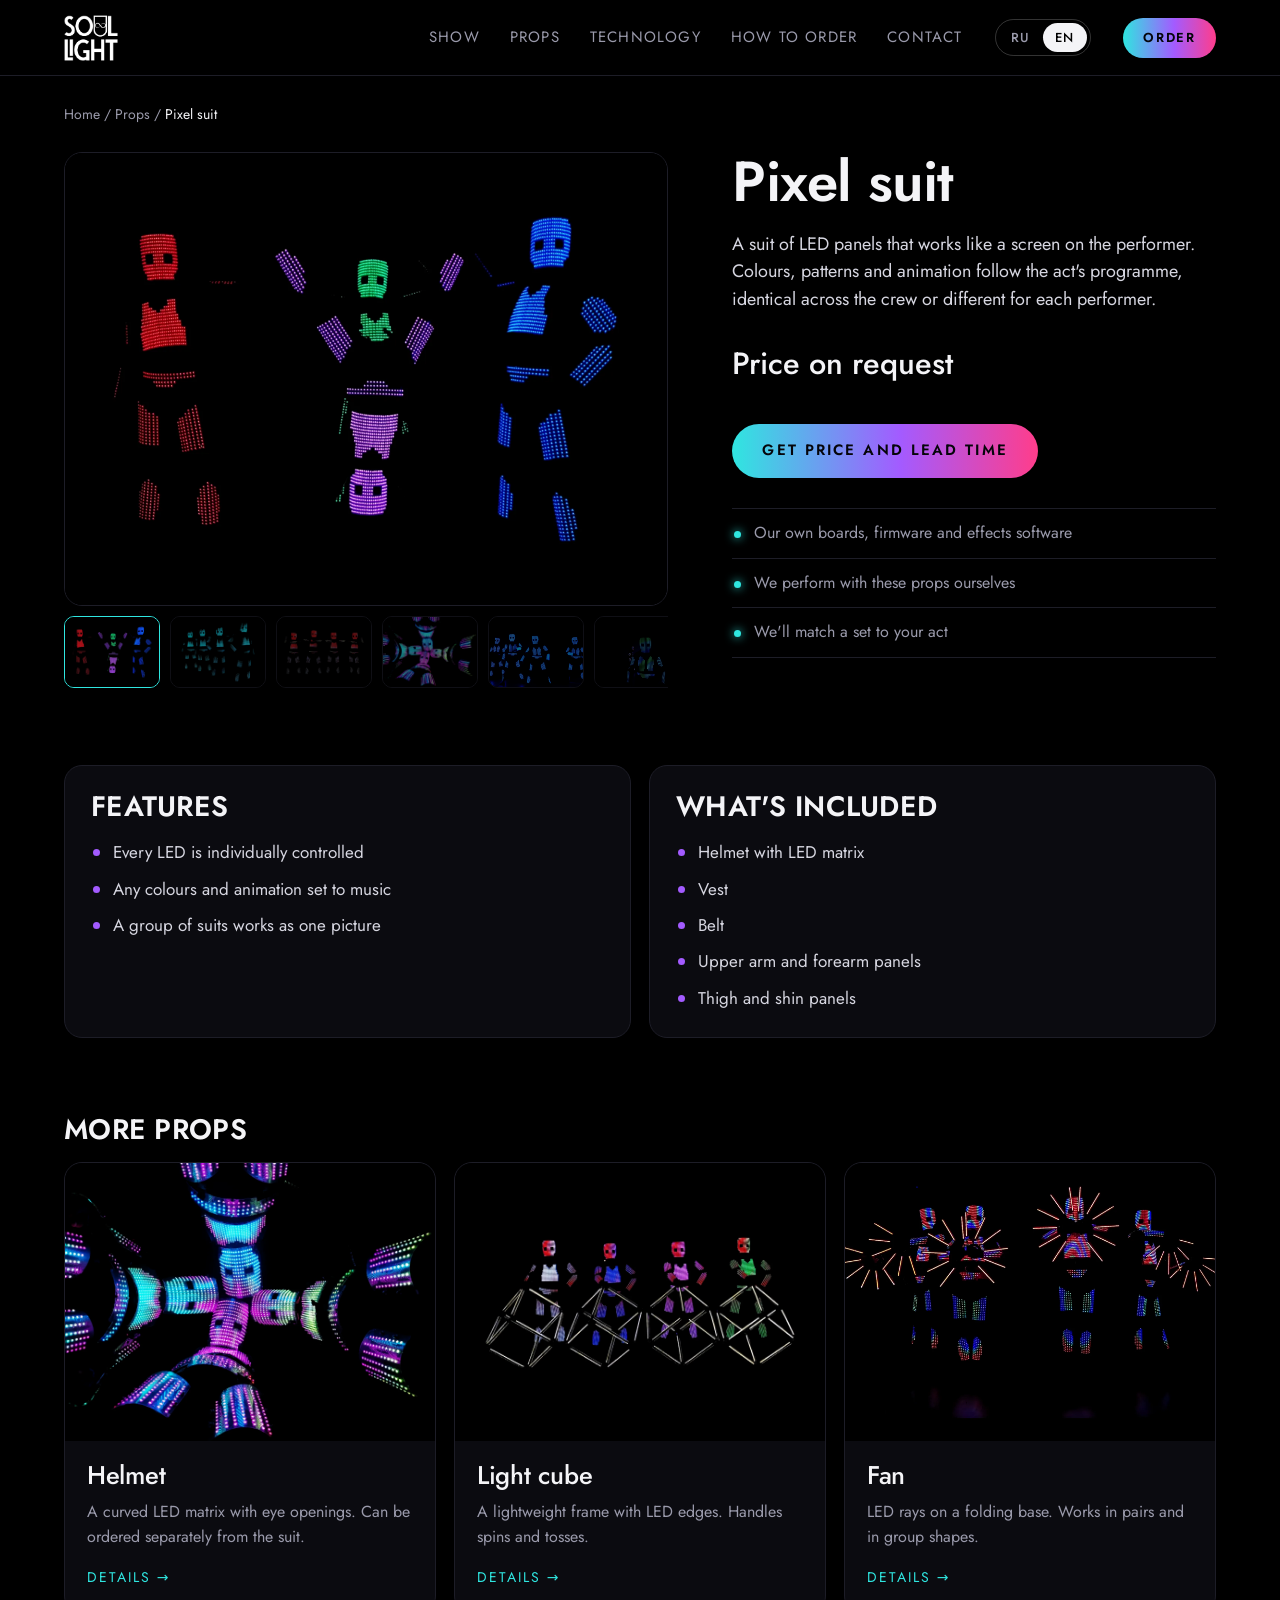
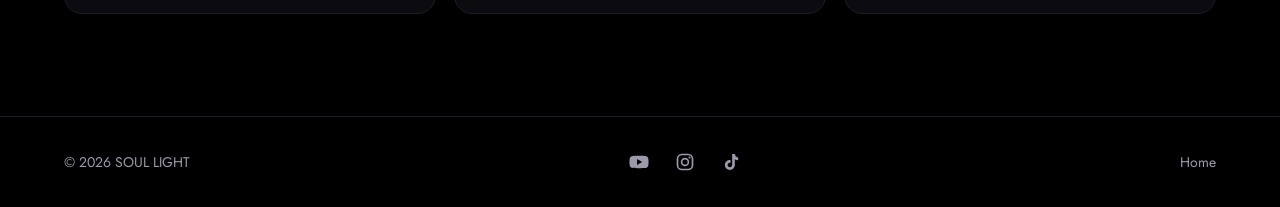
==== product.html @ 14649254 "Видео на первом экране, полный ролик шоу, клип куба и новые кадры Co-Authored-By: Claude Fable 5.2 <" ====
<!doctype html>
<html lang="ru">
<head>
<meta charset="utf-8">
<meta name="viewport" content="width=device-width, initial-scale=1">
<title>Реквизит SOUL LIGHT</title>
<meta name="theme-color" content="#000000">
<link rel="icon" href="assets/img/logo.png">
<link rel="preconnect" href="https://fonts.googleapis.com">
<link rel="preconnect" href="https://fonts.gstatic.com" crossorigin>
<link href="https://fonts.googleapis.com/css2?family=Jost:wght@300;400;500;600&display=swap" rel="stylesheet">
<link rel="stylesheet" href="assets/style.css?v=202611130111">
</head>
<body>

<header class="top solid" id="top">
  <a class="brand" href="index.html" aria-label="SOUL LIGHT"><img src="assets/img/logo.png" alt="SOUL LIGHT" width="559" height="651"></a>
  <nav class="nav" id="nav">
    <a href="index.html#show">Шоу</a>
    <a href="index.html#props">Реквизит</a>
    <a href="index.html#tech">Технологии</a>
    <a href="index.html#order">Как заказать</a>
    <a href="index.html#contact">Контакты</a>
  </nav>
  <div class="lang" role="group" aria-label="Language"><button type="button" data-lang="ru" aria-pressed="true">RU</button><button type="button" data-lang="en" aria-pressed="false">EN</button></div>
  <a class="btn btn-small" href="index.html#contact">Заказать</a>
  <button class="burger" id="burger" aria-label="Меню" aria-expanded="false"><span></span><span></span></button>
</header>

<main class="pd" id="pd">
  <nav class="crumbs"><a href="index.html">Главная</a> / <a href="index.html#props">Реквизит</a> / <span id="crumb"></span></nav>

  <div class="pd-top">
    <div class="pd-gallery">
      <div class="pd-main"><img id="pdMain" alt=""></div>
      <div class="pd-thumbs" id="pdThumbs"></div>
    </div>
    <div class="pd-info">
      <span class="badge" id="pdBadge" hidden></span>
      <h1 class="pd-title" id="pdName"></h1>
      <p class="pd-text" id="pdText"></p>
      <div class="pd-options" id="pdOptions" hidden></div>
      <p class="pd-price" id="pdPrice"></p>
      <div class="actions">
        <a class="btn" href="index.html#contact">Узнать цену и сроки</a>
      </div>
      <ul class="pd-trust">
        <li>Свои платы, прошивка и софт для эффектов</li>
        <li>Выступаем с этим реквизитом сами</li>
        <li>Подберём комплект под ваш номер</li>
      </ul>
    </div>
  </div>

  <div class="pd-blocks">
    <section class="pd-block" id="pdFeaturesBox"><h2>Особенности</h2><ul class="ticks" id="pdFeatures"></ul></section>
    <section class="pd-block" id="pdKitBox"><h2>Что входит</h2><ul class="ticks" id="pdKit"></ul></section>
    <section class="pd-block" id="pdSpecsBox" hidden><h2>Характеристики</h2><dl class="specs" id="pdSpecs"></dl></section>
  </div>

  <section class="pd-video" id="pdVideoBox" hidden>
    <h2>Видео</h2>
    <div class="video"><video id="pdClip" controls muted loop playsinline preload="metadata" hidden></video><iframe id="pdVideo" allow="autoplay; encrypted-media; fullscreen; picture-in-picture" allowfullscreen loading="lazy"></iframe></div>
  </section>

  <section class="pd-more">
    <h2>Ещё реквизит</h2>
    <div class="cards" id="pdMore"></div>
  </section>
</main>

<footer class="foot">
  <span>© <span id="year"></span> SOUL LIGHT</span>
  <div class="socials small" data-socials></div>
  <a href="index.html">На главную</a>
</footer>

<script src="assets/i18n.js?v=202611130111"></script>
<script src="assets/common.js?v=202611130111"></script>
<script src="assets/product.js?v=202611130111"></script>
</body>
</html>
---- assets/style.css ----
:root {
  --bg: #000;
  --panel: #0b0b10;
  --line: #1d1d27;
  --text: #f4f4f7;
  --mute: #9a9aab;
  --cyan: #2fe6e0;
  --violet: #a35bff;
  --pink: #ff3d8b;
  --pad: clamp(20px, 5vw, 72px);
  --font: "Jost", "Century Gothic", "Segoe UI", system-ui, sans-serif;
}

* { box-sizing: border-box; margin: 0; }
html { scroll-behavior: smooth; scroll-padding-top: 76px; }
body {
  background: var(--bg); color: var(--text);
  font: 400 18px/1.55 var(--font);
  -webkit-font-smoothing: antialiased;
}
img { display: block; max-width: 100%; height: auto; }
a { color: inherit; text-decoration: none; }
h1, h2, h3 { font-weight: 500; line-height: 1.05; letter-spacing: -0.01em; text-wrap: balance; }
h1 { font-size: clamp(44px, 8.2vw, 124px); text-transform: uppercase; letter-spacing: 0.01em; }
h2 { font-size: clamp(30px, 4.4vw, 60px); max-width: 18ch; }
h3 { font-size: clamp(22px, 2vw, 28px); }
:focus-visible { outline: 2px solid var(--cyan); outline-offset: 3px; }

.eyebrow {
  font-size: 13px; letter-spacing: 0.32em; text-transform: uppercase; color: var(--cyan);
  display: flex; align-items: center; gap: 12px; margin-bottom: 20px;
}
.eyebrow::before {
  content: ""; width: 26px; height: 6px;
  background: radial-gradient(circle, currentColor 2.2px, transparent 2.6px) 0 0 / 10px 6px repeat-x;
}

/* header */
.top {
  position: fixed; inset: 0 0 auto 0; z-index: 20; height: 76px;
  display: flex; align-items: center; gap: 32px; padding: 0 var(--pad);
  background: linear-gradient(#000c, #0000);
  transition: background .3s;
}
.top.solid { background: #000d; backdrop-filter: blur(10px); border-bottom: 1px solid var(--line); }
.brand img { height: 46px; width: auto; }
.nav { display: flex; gap: 30px; margin-left: auto; font-size: 15px; letter-spacing: 0.08em; text-transform: uppercase; }
.nav a { color: var(--mute); transition: color .2s; }
.nav a:hover { color: var(--text); }
.burger { display: none; }

.btn {
  display: inline-flex; align-items: center; justify-content: center;
  min-height: 54px; padding: 0 30px; border-radius: 999px;
  background: var(--text); color: #000;
  font: 500 15px/1 var(--font); letter-spacing: 0.14em; text-transform: uppercase;
  border: 1px solid var(--text); cursor: pointer;
  transition: box-shadow .25s, background .25s, color .25s, border-color .25s;
}
.btn:hover { box-shadow: 0 0 0 1px var(--cyan), 0 0 34px #2fe6e088; }
.btn-ghost { background: transparent; color: var(--text); border-color: #ffffff55; }
.btn-ghost:hover { border-color: var(--violet); box-shadow: 0 0 30px #a35bff66; }
.btn-small { min-height: 40px; padding: 0 20px; font-size: 13px; }
.actions { display: flex; flex-wrap: wrap; gap: 14px; margin-top: 36px; }
.actions.center { justify-content: center; }

/* hero */
.hero { position: relative; min-height: 100svh; display: flex; align-items: flex-end; padding: 120px var(--pad) clamp(56px, 9vh, 110px); overflow: hidden; }
.hero-bg, .hero-bg img { position: absolute; inset: 0; width: 100%; height: 100%; object-fit: cover; object-position: 50% 38%; }
.hero-bg img { animation: breathe 9s ease-in-out infinite alternate; }
@keyframes breathe { from { transform: scale(1); filter: brightness(.92); } to { transform: scale(1.05); filter: brightness(1.12); } }
.hero::after { content: ""; position: absolute; inset: 0; background: linear-gradient(0deg, #000 2%, #000b 30%, #0000 62%); }
.hero-text { position: relative; z-index: 2; max-width: 900px; }
.lead { margin-top: 24px; max-width: 46ch; font-size: clamp(17px, 1.5vw, 21px); color: #d6d6e0; }
/* running LED strip */
.pixels {
  position: absolute; z-index: 2; left: 0; right: 0; bottom: 0; height: 8px;
  background:
    radial-gradient(circle, #000 0 2.4px, transparent 2.8px) 0 0 / 12px 8px,
    linear-gradient(90deg, var(--cyan), var(--violet), var(--pink), var(--violet), var(--cyan)) 0 0 / 200% 100%;
  background-blend-mode: normal;
  -webkit-mask: radial-gradient(circle, #000 2.4px, transparent 2.8px) 0 0 / 12px 8px;
          mask: radial-gradient(circle, #000 2.4px, transparent 2.8px) 0 0 / 12px 8px;
  background: linear-gradient(90deg, var(--cyan), var(--violet), var(--pink), var(--violet), var(--cyan)) 0 0 / 200% 100%;
  animation: run 6s linear infinite;
}
@keyframes run { to { background-position: -200% 0; } }

/* sections */
.section { padding: clamp(72px, 11vw, 150px) var(--pad); }
.head { margin-bottom: clamp(36px, 5vw, 64px); }
.sub { margin-top: 18px; color: var(--mute); max-width: 52ch; }

.shows { display: grid; gap: clamp(28px, 4vw, 56px); }
.show { display: grid; grid-template-columns: 1.35fr 1fr; align-items: center; gap: clamp(24px, 5vw, 80px); }
.show:nth-child(even) { grid-template-columns: 1fr 1.35fr; }
.show:nth-child(even) picture { order: 2; }
.show picture { border-radius: 18px; overflow: hidden; background: #000; border: 1px solid var(--line); }
.show img { width: 100%; aspect-ratio: 16 / 10; object-fit: cover; transition: transform .8s cubic-bezier(.2,.7,.2,1); }
.show:hover img { transform: scale(1.04); }
.num { font-size: 14px; letter-spacing: 0.3em; color: var(--violet); }
.show h3 { font-size: clamp(28px, 3.2vw, 46px); margin: 12px 0 16px; }
.show p { color: var(--mute); max-width: 40ch; }

.cards { display: grid; grid-template-columns: repeat(4, 1fr); gap: 18px; }
.card { background: var(--panel); border: 1px solid var(--line); border-radius: 18px; overflow: hidden; padding-bottom: 24px; display: flex; flex-direction: column; transition: border-color .3s, transform .3s; }
.card:hover { border-color: #3a3a52; transform: translateY(-4px); }
.card img { width: 100%; aspect-ratio: 4 / 3; object-fit: cover; }
.card h3, .card p, .card .link { margin-inline: 22px; }
.card h3 { margin-top: 22px; }
.card p { margin-top: 10px; color: var(--mute); font-size: 16px; flex: 1; }
.link { margin-top: 18px; font-size: 14px; letter-spacing: 0.14em; text-transform: uppercase; color: var(--cyan); }
.link::after { content: " →"; }

.lab { display: grid; grid-template-columns: 1fr 1fr; gap: clamp(28px, 6vw, 90px); align-items: center; }
.lab-img { border-radius: 18px; overflow: hidden; }
.lab-img img { width: 100%; aspect-ratio: 1; object-fit: cover; }
.steps { list-style: none; padding: 0; margin: 34px 0 36px; }
.steps li { display: grid; grid-template-columns: 150px 1fr; gap: 18px; padding: 18px 0; border-top: 1px solid var(--line); }
.steps li:last-child { border-bottom: 1px solid var(--line); }
.steps b { font-weight: 500; }
.steps span { color: var(--mute); }

.grid { display: grid; grid-template-columns: repeat(4, 1fr); grid-auto-rows: clamp(150px, 19vw, 300px); grid-auto-flow: dense; gap: 10px; }
.g { position: relative; overflow: hidden; border-radius: 12px; background: #000; border: 1px solid var(--line); }
.g.tall { grid-row: span 2; }
.g.wide { grid-column: span 2; }
.g picture, .g img { width: 100%; height: 100%; }
.g img { object-fit: cover; transition: transform .6s, filter .6s; }
.g:hover img { transform: scale(1.06); filter: brightness(1.15); }

.contact { text-align: center; display: grid; justify-items: center; border-top: 1px solid var(--line); }
.contact h2 { max-width: 20ch; }
.contact-logo { width: 96px; margin-bottom: 34px; }

.foot { display: flex; justify-content: space-between; padding: 26px var(--pad); border-top: 1px solid var(--line); color: var(--mute); font-size: 14px; }

/* lightbox */
.lightbox { position: fixed; inset: 0; z-index: 50; background: #000e; display: grid; place-items: center; padding: 24px; }
.lightbox[hidden] { display: none; }
.lightbox img { max-width: 100%; max-height: calc(100svh - 48px); border-radius: 8px; }
.lightbox button { position: absolute; background: none; border: 0; color: #fff; font: 300 44px/1 var(--font); cursor: pointer; width: 60px; height: 60px; }
.lb-close { top: 10px; right: 10px; }
.lb-prev { left: 6px; top: 50%; translate: 0 -50%; }
.lb-next { right: 6px; top: 50%; translate: 0 -50%; }

/* reveal */
.rv { opacity: 0; transform: translateY(26px); transition: opacity .8s, transform .8s cubic-bezier(.2,.7,.2,1); }
.rv.in { opacity: 1; transform: none; }

@media (max-width: 1000px) {
  .cards { grid-template-columns: repeat(2, 1fr); }
  .lab { grid-template-columns: 1fr; }
  .lab-img img { aspect-ratio: 16 / 10; }
}
@media (max-width: 760px) {
  body { font-size: 17px; }
  .btn-small { display: none; }
  .burger { display: grid; gap: 7px; margin-left: auto; background: none; border: 0; padding: 12px 0 12px 12px; cursor: pointer; }
  .burger span { width: 28px; height: 2px; background: #fff; transition: transform .25s; }
  .burger[aria-expanded="true"] span:first-child { transform: translateY(4.5px) rotate(45deg); }
  .burger[aria-expanded="true"] span:last-child { transform: translateY(-4.5px) rotate(-45deg); }
  .nav { position: fixed; inset: 76px 0 auto 0; flex-direction: column; gap: 0; background: #000f; border-bottom: 1px solid var(--line); padding: 8px var(--pad) 20px; font-size: 18px; display: none; }
  .nav.open { display: flex; }
  .nav a { padding: 14px 0; border-bottom: 1px solid var(--line); color: var(--text); }
  .show, .show:nth-child(even) { grid-template-columns: 1fr; }
  .show:nth-child(even) picture { order: 0; }
  .grid { grid-template-columns: repeat(2, 1fr); grid-auto-rows: 44vw; }
  .steps li { grid-template-columns: 1fr; gap: 4px; }
  .actions .btn { flex: 1 1 100%; }
}
@media (max-width: 480px) {
  .cards { grid-template-columns: 1fr; }
}
@media (prefers-reduced-motion: reduce) {
  html { scroll-behavior: auto; }
  .hero-bg img, .pixels { animation: none; }
  .rv { opacity: 1; transform: none; transition: none; }
}

/* advantages strip */
.adv { display: grid; grid-template-columns: repeat(4, 1fr); border-block: 1px solid var(--line); }
.adv div { padding: 28px clamp(18px, 2.4vw, 36px) 30px; border-left: 1px solid var(--line); display: grid; gap: 6px; align-content: start; }
.adv div:first-child { border-left: 0; }
.adv b { font-weight: 500; font-size: 19px; }
.adv span { color: var(--mute); font-size: 15px; line-height: 1.45; }

a.card { color: inherit; }
.card .link { display: block; }

/* how to order */
.order { list-style: none; padding: 0; display: grid; grid-template-columns: repeat(4, 1fr); gap: 18px; counter-reset: step; }
.order li { counter-increment: step; border-top: 2px solid var(--line); padding-top: 22px; display: grid; gap: 8px; align-content: start; position: relative; }
.order li::before { content: "0" counter(step); font-size: 14px; letter-spacing: .3em; color: var(--violet); }
.order li::after { content: ""; position: absolute; top: -2px; left: 0; width: 44px; height: 2px; background: var(--cyan); }
.order b { font-weight: 500; font-size: 22px; }
.order span { color: var(--mute); font-size: 16px; }
.terms { margin-top: clamp(36px, 5vw, 64px); display: grid; grid-template-columns: repeat(3, 1fr); gap: 18px; }
.terms div { background: var(--panel); border: 1px solid var(--line); border-radius: 18px; padding: 24px; }
.terms h3 { font-size: 20px; margin-bottom: 8px; }
.terms p { color: var(--mute); font-size: 16px; }

/* product page */
.pd { padding: 104px var(--pad) clamp(60px, 8vw, 110px); }
.crumbs { font-size: 14px; color: var(--mute); margin-bottom: 26px; }
.crumbs a:hover { color: var(--text); }
.crumbs span { color: var(--text); }
.pd-top { display: grid; grid-template-columns: 1.25fr 1fr; gap: clamp(26px, 5vw, 72px); align-items: start; }
.pd-main { border-radius: 18px; overflow: hidden; border: 1px solid var(--line); background: #000; }
.pd-main img { width: 100%; aspect-ratio: 4 / 3; object-fit: contain; }
.pd-thumbs { display: flex; gap: 10px; margin-top: 10px; overflow-x: auto; }
.pd-thumbs button { flex: 0 0 96px; padding: 0; border-radius: 10px; overflow: hidden; border: 1px solid var(--line); background: #000; cursor: pointer; opacity: .55; transition: opacity .2s, border-color .2s; }
.pd-thumbs button.on, .pd-thumbs button:hover { opacity: 1; border-color: var(--cyan); }
.pd-thumbs img { width: 100%; aspect-ratio: 4 / 3; object-fit: cover; }
.pd-info { position: sticky; top: 100px; }
.pd-title { font-size: clamp(34px, 4.4vw, 60px); text-transform: none; letter-spacing: -0.01em; }
.pd-text { margin-top: 18px; color: #d6d6e0; max-width: 46ch; }
.pd-price { margin-top: 26px; font-size: clamp(24px, 2.4vw, 32px); font-weight: 500; }
.pd-options { display: flex; flex-wrap: wrap; gap: 8px; margin-top: 20px; }
.pd-options span { border: 1px solid var(--line); border-radius: 999px; padding: 6px 14px; font-size: 14px; color: var(--mute); }
.badge { display: inline-block; margin-bottom: 14px; padding: 5px 12px; border-radius: 999px; background: var(--pink); color: #000; font-size: 12px; letter-spacing: .14em; text-transform: uppercase; font-weight: 500; }
.pd-trust { list-style: none; padding: 0; margin-top: 30px; border-top: 1px solid var(--line); }
.pd-trust li { padding: 12px 0 12px 22px; border-bottom: 1px solid var(--line); color: var(--mute); font-size: 16px; position: relative; }
.pd-trust li::before { content: ""; position: absolute; left: 2px; top: 22px; width: 7px; height: 7px; border-radius: 50%; background: var(--cyan); box-shadow: 0 0 10px var(--cyan); }
.pd-blocks { display: grid; grid-template-columns: repeat(auto-fit, minmax(280px, 1fr)); gap: 18px; margin-top: clamp(40px, 6vw, 80px); }
.pd-block { background: var(--panel); border: 1px solid var(--line); border-radius: 18px; padding: 26px; }
.pd-block h2, .pd-video h2, .pd-more h2 { font-size: clamp(22px, 2.2vw, 30px); margin-bottom: 18px; max-width: none; }
.ticks { list-style: none; padding: 0; display: grid; gap: 10px; }
.ticks li { padding-left: 22px; position: relative; color: #d6d6e0; font-size: 17px; }
.ticks li::before { content: ""; position: absolute; left: 2px; top: 10px; width: 7px; height: 7px; border-radius: 50%; background: var(--violet); }
.specs { display: grid; grid-template-columns: auto 1fr; gap: 10px 20px; font-size: 16px; }
.specs dt { color: var(--mute); }
.specs dd { margin: 0; }
.pd-video, .pd-more { margin-top: clamp(40px, 6vw, 80px); }
.video { aspect-ratio: 16 / 9; border-radius: 18px; overflow: hidden; border: 1px solid var(--line); }
.video iframe { width: 100%; height: 100%; border: 0; }
.pd-more .cards { grid-template-columns: repeat(3, 1fr); }
[hidden] { display: none !important; }

@media (max-width: 1000px) {
  .adv { grid-template-columns: repeat(2, 1fr); }
  .adv div:nth-child(3) { border-left: 0; }
  .adv div:nth-child(n+3) { border-top: 1px solid var(--line); }
  .order { grid-template-columns: repeat(2, 1fr); gap: 30px 18px; }
  .pd-top { grid-template-columns: 1fr; }
  .pd-info { position: static; }
  .nav { gap: 20px; font-size: 14px; }
}
@media (max-width: 760px) {
  .terms { grid-template-columns: 1fr; }
  .pd-more .cards { grid-template-columns: 1fr; }
  .pd { padding-top: 92px; }
  .nav { gap: 0; font-size: 18px; }
}
@media (max-width: 480px) {
  .adv, .order { grid-template-columns: 1fr; }
  .adv div { border-left: 0; }
  .adv div:nth-child(n+2) { border-top: 1px solid var(--line); }
}

/* tech */
.tech { border-top: 1px solid var(--line); background: radial-gradient(900px 500px at 85% 0%, #a35bff1c, transparent 70%), radial-gradient(700px 420px at 0% 100%, #2fe6e014, transparent 70%); }
.tech-grid { display: grid; grid-template-columns: repeat(3, 1fr); gap: 18px; }
.tech-card { background: #0b0b10cc; border: 1px solid var(--line); border-radius: 18px; padding: 28px; display: flex; flex-direction: column; gap: 14px; transition: border-color .3s, transform .3s; }
.tech-card:hover { border-color: #3a3a52; transform: translateY(-4px); }
.tech-tag { align-self: flex-start; font-size: 12px; letter-spacing: .24em; text-transform: uppercase; color: #000; background: var(--cyan); border-radius: 999px; padding: 5px 12px; font-weight: 500; }
.tech-card:nth-child(2) .tech-tag { background: var(--violet); }
.tech-card:nth-child(3) .tech-tag { background: var(--pink); }
.tech-card p { color: var(--mute); font-size: 16px; }
.tech-card .ticks { margin-top: auto; padding-top: 16px; border-top: 1px solid var(--line); }
.tech-card .ticks li { font-size: 16px; }
.boards { margin-top: 18px; border: 1px solid var(--line); border-radius: 18px; padding: 28px; display: grid; grid-template-columns: 1fr auto; gap: 24px; align-items: center; background: #0b0b10cc; }
.boards p { color: var(--mute); font-size: 16px; margin-top: 8px; max-width: 52ch; }
.chips { list-style: none; padding: 0; display: flex; flex-wrap: wrap; gap: 10px; }
.chips li { font: 500 15px/1 ui-monospace, "Cascadia Mono", Consolas, monospace; padding: 12px 16px; border-radius: 10px; border: 1px solid #2fe6e055; color: var(--cyan); background: #2fe6e00d; white-space: nowrap; }
@media (max-width: 1000px) {
  .tech-grid { grid-template-columns: 1fr; }
  .boards { grid-template-columns: 1fr; }
  .nav { gap: 16px; font-size: 13px; }
}
@media (max-width: 760px) { .nav { gap: 0; font-size: 18px; } }

/* language switch */
.lang { display: flex; border: 1px solid #ffffff33; border-radius: 999px; padding: 3px; }
.lang button { background: none; border: 0; color: var(--mute); font: 500 13px/1 var(--font); letter-spacing: .12em; padding: 8px 12px; border-radius: 999px; cursor: pointer; transition: color .2s, background .2s; }
.lang button:hover { color: var(--text); }
.lang button[aria-pressed="true"] { background: var(--text); color: #000; }
@media (max-width: 760px) {
  .lang { margin-left: auto; }
  .burger { margin-left: 4px; }
}

/* gallery tiles and card images now come from content files */
.g > img { width: 100%; height: 100%; }
.contact .actions .sub { margin: 0; }

/* social icons */
.socials { display: flex; flex-wrap: wrap; justify-content: center; gap: 14px; margin-top: 28px; }
.socials:empty { display: none; }
.socials a { width: 58px; height: 58px; border-radius: 50%; display: grid; place-items: center; border: 1px solid #ffffff33; color: var(--text); transition: color .25s, border-color .25s, box-shadow .25s, transform .25s; }
.socials a:hover { transform: translateY(-3px); }
.socials a[aria-label="YouTube"]:hover { color: #ff4b4b; border-color: #ff4b4b; box-shadow: 0 0 26px #ff4b4b66; }
.socials a[aria-label="Instagram"]:hover { color: var(--pink); border-color: var(--pink); box-shadow: 0 0 26px #ff3d8b66; }
.socials a[aria-label="TikTok"]:hover { color: var(--cyan); border-color: var(--cyan); box-shadow: 0 0 26px #2fe6e066; }
.socials.small { margin-top: 0; gap: 8px; }
.socials.small a { width: 38px; height: 38px; border-color: transparent; color: var(--mute); }
.socials.small svg { width: 20px; height: 20px; }
.foot { align-items: center; gap: 16px; flex-wrap: wrap; }

/* ===== gradient accents and bolder type ===== */
:root { --grad: linear-gradient(90deg, #2fe6e0, #a35bff 55%, #ff3d8b); }
h1, .h1 { font-weight: 600; }
h2 { font-weight: 600; text-transform: uppercase; letter-spacing: 0.01em; font-size: clamp(28px, 4vw, 54px); max-width: 20ch; }
.show h3 { font-weight: 600; }
.eyebrow { background: var(--grad); -webkit-background-clip: text; background-clip: text; color: transparent; width: fit-content; }
.eyebrow::before { background: radial-gradient(circle, #2fe6e0 2.200px, transparent 2.600px) 0 0 / 10px 6px repeat-x; }
.contact .eyebrow, .head .eyebrow { margin-inline: 0; }
.btn { background: var(--grad); border: 0; color: #05050a; font-weight: 600; box-shadow: 0 0 0 #0000; }
.btn:hover { box-shadow: 0 0 34px #a35bff99, 0 0 12px #2fe6e088; }
.btn-ghost { color: var(--text); border: 1.500px solid transparent; background: linear-gradient(#07070c, #07070c) padding-box, var(--grad) border-box; }
.btn-ghost:hover { box-shadow: 0 0 28px #ff3d8b66; border-color: transparent; }
.order li::after { background: var(--grad); }
.g, .card, .show picture, .pd-main { transition: border-color .3s, transform .3s, box-shadow .3s; }
.card:hover, .g:hover { box-shadow: 0 0 34px #a35bff33; }

/* ===== hero slider ===== */
.hero { display: block; padding: 0; }
.hero .slide { position: absolute; inset: 0; display: flex; align-items: flex-end; padding: 120px var(--pad) clamp(76px, 12vh, 130px); opacity: 0; visibility: hidden; transition: opacity 1.200s ease, visibility 0s 1.200s; }
.hero .slide.on { opacity: 1; visibility: visible; transition: opacity 1.200s ease; }
.hero .slide::after { content: ""; position: absolute; inset: 0; background: linear-gradient(0deg, #000 2%, #000b 32%, #0000 64%); }
.hero::after { content: none; }
.hero .slide .hero-bg img { animation: none; transform: scale(1.060); transition: transform 7s ease-out; }
.hero .slide.on .hero-bg img { transform: scale(1); }
.h1 { font-size: clamp(44px, 8.200vw, 124px); text-transform: uppercase; letter-spacing: 0.01em; line-height: 1.050; max-width: none; }
.hero-dots { position: absolute; z-index: 3; left: var(--pad); bottom: clamp(30px, 5vh, 56px); display: flex; gap: 10px; }
.hero-dots button { width: 34px; height: 4px; padding: 0; border: 0; border-radius: 4px; background: #ffffff40; cursor: pointer; transition: background .3s, width .3s; }
.hero-dots button[aria-selected="true"] { width: 60px; background: var(--grad); }

/* ===== reviews ===== */
.reviews { display: grid; grid-auto-flow: column; grid-auto-columns: min(440px, 84vw); gap: 18px; overflow-x: auto; scroll-snap-type: x mandatory; padding-bottom: 14px; }
.review { margin: 0; scroll-snap-align: start; background: var(--panel); border: 1px solid var(--line); border-radius: 18px; padding: 28px; display: flex; flex-direction: column; gap: 22px; }
.review blockquote { margin: 0; font-size: 18px; color: #d6d6e0; flex: 1; }
.review blockquote::before { content: "\201C"; display: block; font-size: 54px; line-height: .6; margin-bottom: 10px; background: var(--grad); -webkit-background-clip: text; background-clip: text; color: transparent; }
.review figcaption { display: flex; align-items: center; gap: 14px; }
.review figcaption img { width: 52px; height: 52px; border-radius: 50%; object-fit: cover; }
.review figcaption div { display: grid; }
.review b { font-weight: 500; }
.review span { color: var(--mute); font-size: 15px; }

@media (prefers-reduced-motion: reduce) {
  .hero .slide, .hero .slide .hero-bg img { transition: none; }
}
.hero .slide::after { background: linear-gradient(0deg, #000 3%, #000d 40%, #0007 62%, #0000 82%); }

/* smaller hero headline so the photo stays visible */
h1, .h1 { font-size: clamp(30px, 4.2vw, 64px); line-height: 1.08; }
.hero .hero-text { max-width: 620px; }
.hero .lead { margin-top: 16px; font-size: clamp(15px, 1.2vw, 18px); max-width: 42ch; }
.hero .actions { margin-top: 26px; }
.hero .btn { min-height: 48px; padding: 0 26px; font-size: 14px; }
.hero .slide { padding-bottom: clamp(70px, 10vh, 110px); }
.hero .slide::after { background: linear-gradient(0deg, #000 2%, #000c 26%, #0005 46%, #0000 66%); }

/* ===== video ===== */
video.hero-bg { object-position: 50% 50%; background: #000; }
.reel { margin-top: clamp(40px, 6vw, 80px); }
.reel h3 { font-size: clamp(22px, 2.2vw, 30px); font-weight: 600; margin-bottom: 18px; }
.video video { display: block; width: 100%; height: 100%; object-fit: cover; background: #000; }
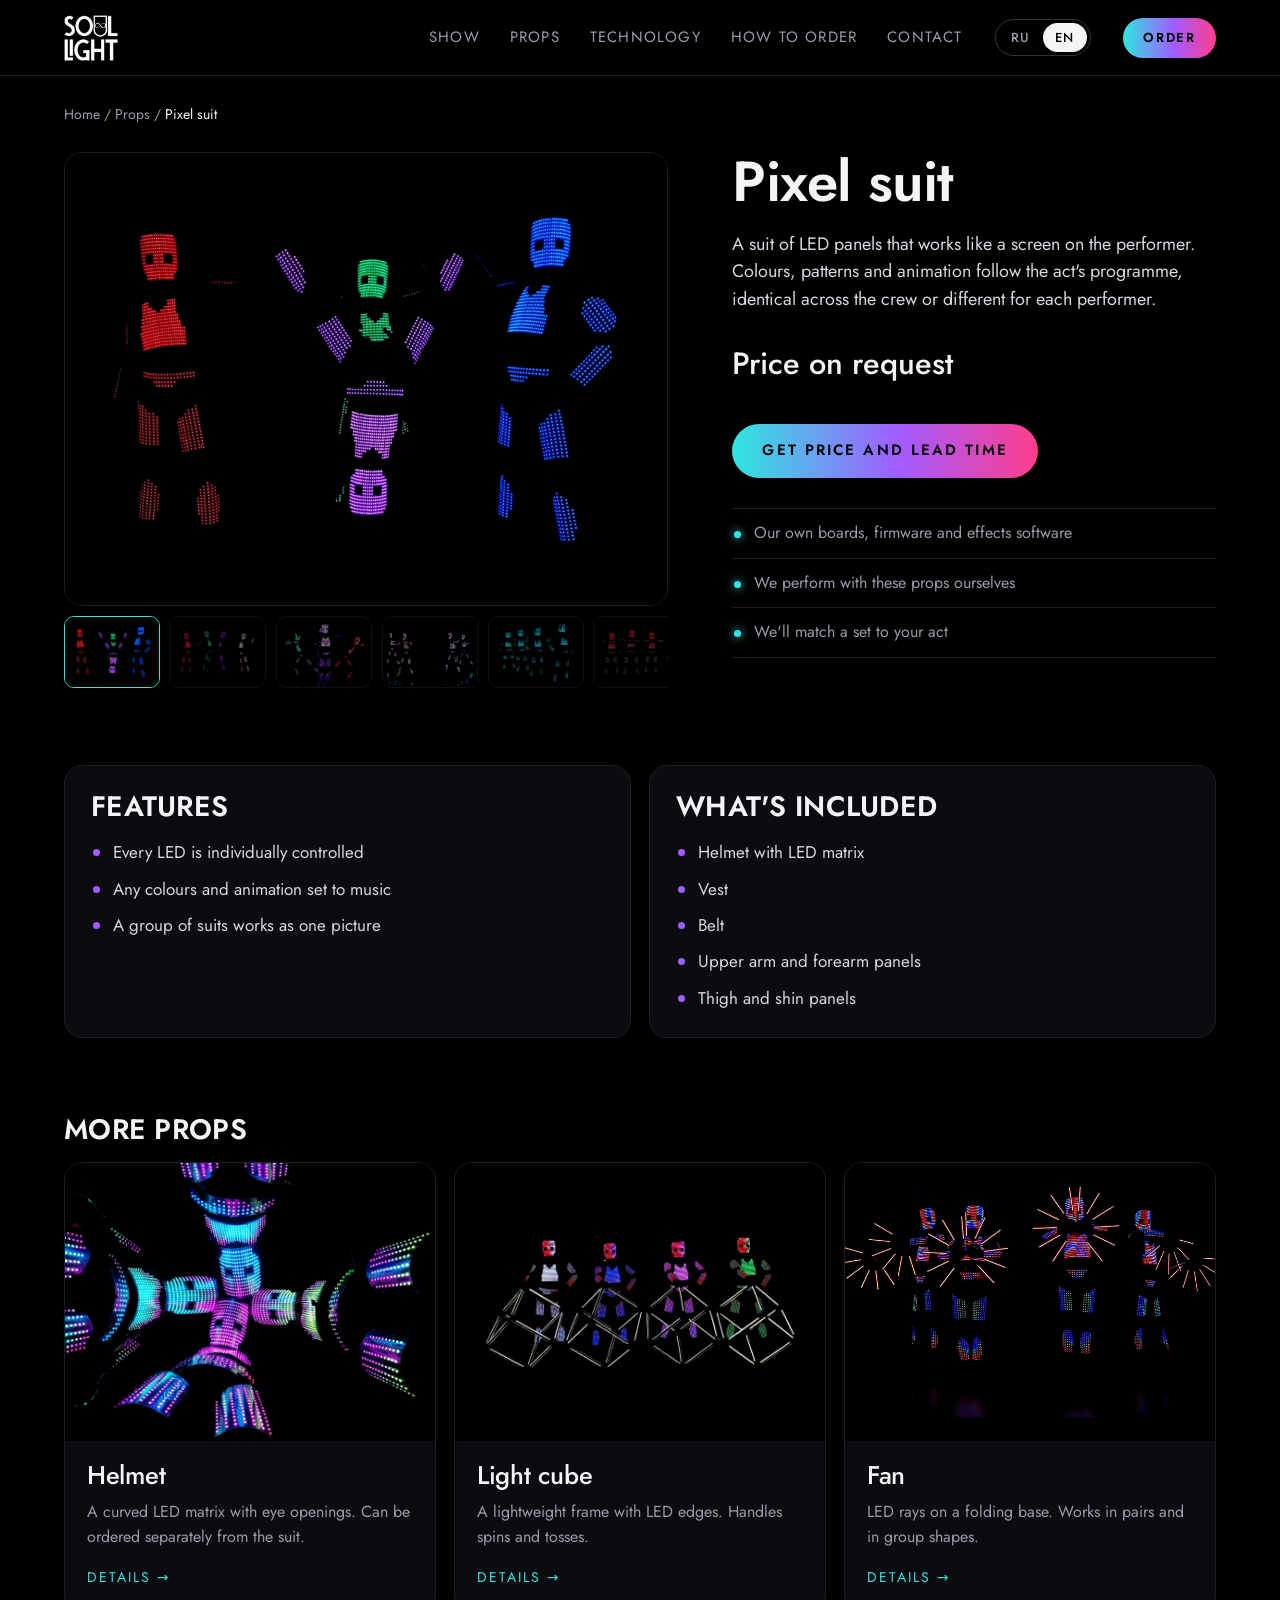
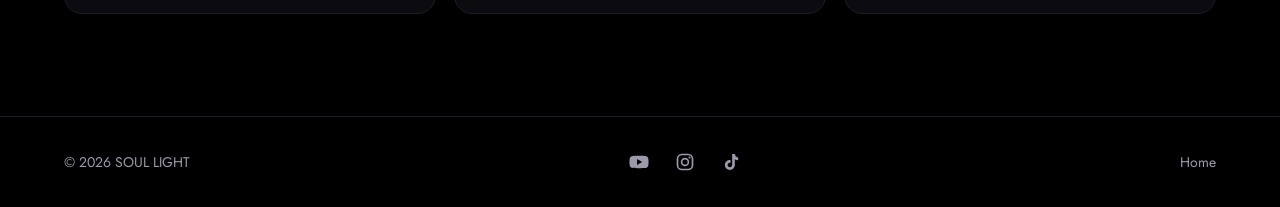
==== commit 3eb5b1ed: "Новые фото в галерее и товарах, замена двух слабых кадров Co-Authored-By: Claude Fable 5.2 <noreply@" ====
--- a/product.html
+++ b/product.html
@@ -9,7 +9,7 @@
 <link rel="preconnect" href="https://fonts.googleapis.com">
 <link rel="preconnect" href="https://fonts.gstatic.com" crossorigin>
 <link href="https://fonts.googleapis.com/css2?family=Jost:wght@300;400;500;600&display=swap" rel="stylesheet">
-<link rel="stylesheet" href="assets/style.css?v=202611130111">
+<link rel="stylesheet" href="assets/style.css?v=202611131921">
 </head>
 <body>
 
@@ -75,8 +75,8 @@
   <a href="index.html">На главную</a>
 </footer>
 
-<script src="assets/i18n.js?v=202611130111"></script>
-<script src="assets/common.js?v=202611130111"></script>
-<script src="assets/product.js?v=202611130111"></script>
+<script src="assets/i18n.js?v=202611131921"></script>
+<script src="assets/common.js?v=202611131921"></script>
+<script src="assets/product.js?v=202611131921"></script>
 </body>
 </html>
--- a/assets/style.css
+++ b/assets/style.css
@@ -366,3 +366,8 @@
 .reel { margin-top: clamp(40px, 6vw, 80px); }
 .reel h3 { font-size: clamp(22px, 2.2vw, 30px); font-weight: 600; margin-bottom: 18px; }
 .video video { display: block; width: 100%; height: 100%; object-fit: cover; background: #000; }
+
+/* ===== clip over a photo ===== */
+.show picture.has-clip { position: relative; display: block; }
+.show video.clip { position: absolute; inset: 0; width: 100%; height: 100%; object-fit: cover; background: #000; opacity: 1; transition: opacity .9s ease; }
+.show video.clip.off { opacity: 0; }
